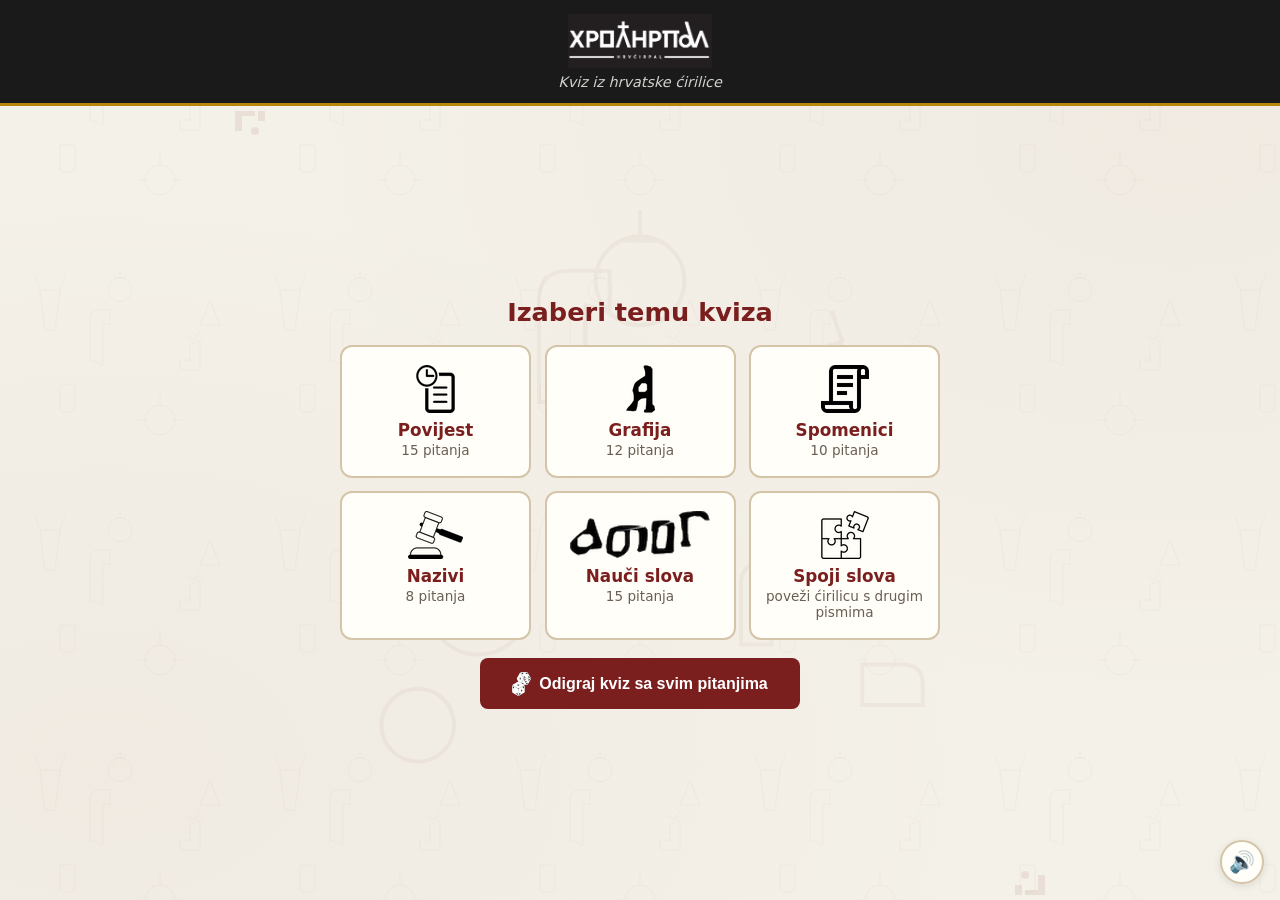
==== index.html @ b7e76322 "igre" ====
<!DOCTYPE html>
<html lang="hr">
<head>
<meta charset="UTF-8">
<meta name="viewport" content="width=device-width, initial-scale=1.0, user-scalable=no">
<title>Kviz iz hrvatske ćirilice</title>
<link rel="stylesheet" href="style.css">
</head>
<body>

<header>
  <img src="hrvcirpal-logo.jpg" alt="HRVĆIRPAL" class="header-logo">
  <h1></h1>
  <p>Kviz iz hrvatske ćirilice</p>
</header>

<div class="main-wrap">
<div class="container">

  <!-- START SCREEN -->
  <div id="startScreen" class="start-screen">
    <h2>Izaberi temu kviza</h2>
    <div class="topic-grid">
      <div class="topic-card" onclick="startQuiz('povijest')">
        <img src="ikone/povijest.png" alt="Povijest" class="icon-img"><span class="label">Povijest</span><span class="info">15 pitanja</span>
      </div>
      <div class="topic-card" onclick="startQuiz('abeceda')">
        <img src="ikone/grafija.png" alt="Abeceda" class="icon-img"><span class="label">Grafija</span><span class="info">12 pitanja</span>
      </div>
      <div class="topic-card" onclick="startQuiz('spomenici')">
        <img src="ikone/spomenici.png" alt="Spomenici" class="icon-img"><span class="label">Spomenici</span><span class="info">10 pitanja</span>
      </div>
      <div class="topic-card" onclick="startQuiz('nazivi')">
        <img src="ikone/naziv.png" alt="Nazivi" class="icon-img"><span class="label">Nazivi</span><span class="info">8 pitanja</span>
      </div>
      <div class="topic-card" onclick="startLetterQuiz()">
        <img src="ikone/nauci slova.png" alt="Nauči slova" class="icon-img"><span class="label">Nauči slova</span><span class="info">15 pitanja</span>
      </div>
      <div class="topic-card" onclick="startMatching()">
        <img src="ikone/spoji slova.png" alt="Spoji slova" class="icon-img"><span class="label">Spoji slova</span><span class="info">poveži ćirilicu s drugim pismima</span>
      </div>
    </div>
    <button class="mix-btn" onclick="startQuiz('mix')"><img src="ikone/kocka.png" alt="Kocka" class="mix-icon"> Odigraj kviz sa svim pitanjima</button>
  </div>

  <!-- QUIZ AREA -->
  <div id="quizArea" class="quiz-area hidden">
    <div class="top-bar">
      <span class="progress-text" id="progressText"></span>
      <span class="score-badge" id="scoreBadge"><img src="ikone/score-badge.png" alt="Score" class="score-img"><span class="score-num" id="scoreNum">0</span></span>
    </div>
    <div class="progress-bar-wrap"><div class="progress-bar" id="progressBar" style="width:0%"></div></div>
    <div id="questionCard" class="q-card"><div class="inner"></div></div>
    <div class="controls">
      <button class="next-btn" id="nextBtn" onclick="nextQuestion()">Sljedeće →</button>
      <button class="back-btn" onclick="backToStart()">← Natrag</button>
    </div>
  </div>

  <!-- MATCHING GAME -->
  <div id="matchingArea" class="quiz-area hidden">
    <div class="match-mode-bar" id="matchModeBar">
      <button class="match-mode-btn active" data-mode="lat" onclick="setMatchMode('lat')">A ↔ Ć</button>
      <button class="match-mode-btn" data-mode="gla" onclick="setMatchMode('gla')">Ⰰ ↔ Ć</button>
      <button class="match-mode-btn" data-mode="all" onclick="setMatchMode('all')">sve troje</button>
    </div>
    <div class="top-bar">
      <span class="progress-text" id="matchProgress"></span>
      <span class="score-badge" id="matchScore"><img src="ikone/score-badge.png" alt="Score" class="score-img"><span class="score-num" id="matchScoreNum">0</span></span>
    </div>
    <div class="match-grid" id="matchGrid"></div>
    <div class="controls">
      <button class="match-reset" onclick="startMatching()">🔄 Nova runda</button>
      <button class="back-btn" onclick="backToStart()">← Natrag</button>
    </div>
  </div>

  <!-- LETTER QUIZ -->
  <div id="letterQuizArea" class="quiz-area hidden">
    <div class="top-bar">
      <span class="progress-text" id="lqCounter"></span>
      <span class="score-badge" id="lqScore"><img src="ikone/score-badge.png" alt="Score" class="score-img"><span class="score-num" id="lqScoreNum">0</span></span>
    </div>
    <div class="letter-display-wrap">
      <div class="letter-big" id="letterBig"></div>
    </div>
    <div class="feedback-overlay" id="lqFeedback"></div>
    <div class="letter-options" id="lqOptions"></div>
    <div class="controls">
      <button class="next-btn" id="lqNextBtn" onclick="letterQuizNext()">Sljedeće →</button>
      <button class="back-btn" onclick="backToStart()">← Natrag</button>
    </div>
  </div>

  <!-- END SCREEN -->
  <div id="endScreen" class="end-screen"></div>

</div>
</div>

<!-- FEEDBACK MODAL -->
<div id="feedbackModal" class="modal-overlay hidden">
  <div class="modal-box" id="modalBox">
    <div class="modal-content" id="modalContent"></div>
    <button class="next-btn show" id="modalNextBtn" onclick="modalNext()">Sljedeće →</button>
  </div>
</div>

<button class="mute-btn" id="muteBtn" onclick="toggleMute()" title="Uključi/isključi zvuk">🔊</button>

<script src="script.js"></script>
</body>
</html>
---- style.css ----
:root {
  --bg: #f4f1e8; --card: #fffef9; --accent: #7b1e1e; --accent2: #2d5a3d;
  --gold: #b8860b; --text: #2c1810; --muted: #6b5e53; --border: #d4c5a9;
  --correct: #2d7a3d; --wrong: #a83232; --hover: #f0ebe0;
}
* { box-sizing: border-box; margin: 0; padding: 0; }
html, body { height: 100%; overflow: hidden; }
body {
  font-family: 'Segoe UI', system-ui, sans-serif; color: var(--text);
  display: flex; flex-direction: column;
  background-color: var(--bg);
  background-image:
    radial-gradient(ellipse at 8% 85%, rgba(123,30,30,.03) 0%, transparent 55%),
    radial-gradient(ellipse at 92% 15%, rgba(123,30,30,.03) 0%, transparent 55%),
    url("data:image/svg+xml,%3Csvg xmlns='http://www.w3.org/2000/svg' width='240' height='240'%3E%3Cg fill='none' stroke='%237b1e1e' stroke-width='.6' opacity='.06'%3E%3Cpath d='M40,50 L60,50 L55,90 L45,90 Z M40,50 L35,35 M60,50 L65,35'/%3E%3Ccircle cx='120' cy='50' r='12'/%3E%3Cline x1='115' y1='38' x2='125' y2='38'/%3E%3Cline x1='120' y1='38' x2='120' y2='30'/%3E%3Cpath d='M90,120 L90,80 Q90,70 100,70 L110,70 L110,85 L103,83 L103,125 L90,120 Z'/%3E%3Cpath d='M180,130 L200,130 L200,100 L190,105 L190,120 L180,120 Z M195,100 L185,95 M195,100 L200,90'/%3E%3Ccircle cx='160' cy='180' r='15'/%3E%3Cline x1='160' y1='165' x2='160' y2='150'/%3E%3Cline x1='148' y1='180' x2='138' y2='180'/%3E%3Cline x1='172' y1='180' x2='182' y2='180'/%3E%3Cpath d='M60,170 L60,145 L75,145 L75,170 Q67,175 60,170 Z'/%3E%3Cpath d='M210,60 L220,85 L200,85 Z'/%3E%3C/g%3E%3C/svg%3E");
  background-size: 100% 100%, 100% 100%, 240px 240px;
  background-position: 0 0, 0 0, 0 0;
  background-repeat: no-repeat, no-repeat, repeat;
}

/* ===== HEADER ===== */
header {
  flex-shrink: 0; background: #1a1a1a;
  color: #fffef9; text-align: center; padding: clamp(.6rem, 1.5vh, 1.2rem) 1rem;
  border-bottom: 3px solid var(--gold); position: relative;
}
header h1 { font-size: clamp(1.2rem, 3vw, 1.8rem); }
header p { opacity: .8; font-style: italic; font-size: clamp(.75rem, 1.3vw, .9rem); }
.header-logo { display: block; height: clamp(36px, 6vh, 60px); margin: 0 auto .4rem; }

/* ===== MAIN CONTAINER ===== */
.main-wrap { flex: 1; overflow-y: auto; display: flex; flex-direction: column; }
.container {
  flex: 1; display: flex; flex-direction: column;
  max-width: 820px; margin: 0 auto; width: 100%; padding: clamp(.8rem, 2vh, 1.8rem);
  position: relative;
}
.container::before, .container::after {
  content: ''; position: absolute; pointer-events: none; z-index: 0;
  width: 60px; height: 60px; opacity: .08;
  background: var(--accent);
  mask-size: contain; mask-repeat: no-repeat;
}
.container::before {
  top: 0; left: 0;
  mask-image: url("data:image/svg+xml,%3Csvg xmlns='http://www.w3.org/2000/svg' viewBox='0 0 60 60'%3E%3Cpath d='M5,5 L25,5 L25,10 L12,10 L12,25 L5,25 Z'/%3E%3Ccircle cx='25' cy='25' r='4'/%3E%3Cpath d='M28,5 L35,5 L35,15 L28,15 Z'/%3E%3C/svg%3E");
}
.container::after {
  bottom: 0; right: 0;
  mask-image: url("data:image/svg+xml,%3Csvg xmlns='http://www.w3.org/2000/svg' viewBox='0 0 60 60'%3E%3Cpath d='M55,55 L35,55 L35,50 L48,50 L48,35 L55,35 Z'/%3E%3Ccircle cx='35' cy='35' r='4'/%3E%3Cpath d='M32,55 L25,55 L25,45 L32,45 Z'/%3E%3C/svg%3E");
}

/* ===== START SCREEN ===== */
.start-screen { flex: 1; display: flex; flex-direction: column; justify-content: center; align-items: center; text-align: center; gap: clamp(.6rem, 2vh, 1.2rem); position: relative; }
.start-screen::before {
  content: ''; position: absolute; inset: 10% 10%; pointer-events: none; z-index: 0; opacity: .04;
  background: url("data:image/svg+xml,%3Csvg xmlns='http://www.w3.org/2000/svg' viewBox='0 0 300 300'%3E%3Cg fill='none' stroke='%237b1e1e' stroke-width='2'%3E%3Ccircle cx='150' cy='40' r='22'/%3E%3Cline x1='140' y1='20' x2='160' y2='20'/%3E%3Cline x1='150' y1='18' x2='150' y2='5'/%3E%3Cpath d='M100,100 L100,50 Q100,35 115,35 L135,35 L135,55 L123,52 L123,100 Z'/%3E%3Cpath d='M220,120 L250,130 L250,100 L240,105 L250,70 L220,80 Z M250,70 L245,55'/%3E%3Ccircle cx='70' cy='200' r='25'/%3E%3Cline x1='70' y1='175' x2='70' y2='155'/%3E%3Cpath d='M200,220 L200,190 Q200,180 210,180 L225,180 L225,200 L215,198 L215,220 Z'/%3E%3Cpath d='M260,250 L260,230 L280,230 Q290,230 290,240 L290,250 Z'/%3E%3Ccircle cx='40' cy='260' r='18'/%3E%3Cpath d='M140,185 L155,170 L140,155'/%3E%3Cpath d='M160,185 L145,170 L160,155'/%3E%3C/g%3E%3C/svg%3E") center/contain no-repeat;
}
.start-screen > * { position: relative; z-index: 1; }
.start-screen h2 { font-size: clamp(1.2rem, 2.5vw, 1.6rem); color: var(--accent); }
.start-screen p { color: var(--muted); font-size: clamp(.85rem, 1.4vw, 1rem); }
.topic-grid {
  display: grid; grid-template-columns: repeat(auto-fit, minmax(140px, 1fr));
  gap: clamp(.5rem, 1.5vh, 1rem); width: 100%; max-width: 600px;
}
.topic-card {
  background: var(--card); border: 2px solid var(--border); border-radius: 12px;
  padding: clamp(.8rem, 2vh, 1.3rem) clamp(.5rem, 1vw, .9rem);
  cursor: pointer; transition: .15s; text-align: center; user-select: none;
}
.topic-card:active { transform: scale(.96); }
@media (hover: hover) {
  .topic-card:hover { border-color: var(--gold); transform: translateY(-2px); box-shadow: 0 4px 12px rgba(0,0,0,.08); }
}
.topic-card .icon-img { height: 48px; width: auto; display: block; margin: 0 auto .4rem; object-fit: contain; }
.topic-card .label { font-weight: 700; font-size: clamp(.9rem, 1.5vw, 1.05rem); color: var(--accent); margin-top: .3rem; display: block; }
.topic-card .info { font-size: clamp(.75rem, 1.1vw, .85rem); color: var(--muted); margin-top: .15rem; display: block; }

.mix-btn {
  background: var(--accent); color: #fff; padding: clamp(.6rem, 1.5vh, .85rem) clamp(1.2rem, 3vw, 2rem);
  border: none; border-radius: 8px; cursor: pointer; font-weight: 700;
  font-size: clamp(.9rem, 1.6vw, 1rem); transition: .15s; user-select: none;
  display: inline-flex; align-items: center; gap: .5rem; justify-content: center;
}
.mix-icon { height: 24px; width: auto; display: inline-block; }
.mix-btn:active { transform: scale(.96); }
@media (hover: hover) { .mix-btn:hover { background: #5c1515; } }

/* ===== QUIZ AREA ===== */
.quiz-area { flex: 1; display: flex; flex-direction: column; }
.quiz-area.hidden { display: none; }

.top-bar {
  flex-shrink: 0; display: flex; justify-content: space-between; align-items: center;
  padding: clamp(.2rem, .8vh, .5rem) 0; flex-wrap: wrap; gap: .3rem;
}
.progress-text { color: var(--muted); font-size: 1rem; font-weight: 600; }
.score-badge { display: inline-flex; align-items: center; gap: .3rem; }
.score-img { height: 28px; width: auto; display: block; }
.score-num {
  color: var(--accent2); font-weight: 800; font-size: 1.1rem;
}
.progress-bar-wrap { flex-shrink: 0; height: 5px; background: var(--border); border-radius: 3px; width: 100%; }
.progress-bar { height: 100%; background: var(--accent); border-radius: 3px; transition: width .3s; }

/* Question card */
.q-card {
  flex: 1; display: flex; flex-direction: column; justify-content: center;
  background: var(--card); border: 2px solid var(--border); border-radius: 14px;
  padding: 2rem 2rem; margin: .5rem 0; transition: .2s;
  box-shadow: 0 2px 8px rgba(0,0,0,.05);
  min-height: 0; position: relative; overflow: hidden;
}
/* Manuscript backgrounds — public domain (Wikimedia Commons) */
.q-card::after {
  content: ''; position: absolute; inset: 0; z-index: 0; pointer-events: none;
  opacity: .1;
  background: center/cover no-repeat;
}
.q-card.topic-povijest::after  { background-image: url("povelja-kulina-bana.jpg"); }
.q-card.topic-abeceda::after   { background-image: url("humacka-ploca.jpg"); }
.q-card.topic-spomenici::after { background-image: url("bosancica-abeceda.png"); }
.q-card.topic-nazivi::after    { background-image: url("hvalov-zbornik.jpg"); }

.q-card::before {
  content: ''; position: absolute; top: 0; left: 10%; right: 10%; height: 3px;
  background: linear-gradient(90deg,
    transparent, var(--gold) 15%, var(--gold) 25%,
    var(--accent) 35%, var(--accent) 45%,
    transparent 50%,
    var(--accent) 55%, var(--accent) 65%,
    var(--gold) 75%, var(--gold) 85%,
    transparent);
  border-radius: 0 0 2px 2px; opacity: .5;
}
.q-card .inner {
  overflow-y: auto; flex: 1; min-height: 0;
  display: flex; flex-direction: column; justify-content: center;
  max-width: 620px; margin: 0 auto; width: 100%;
  position: relative; z-index: 1;
}
.q-card.correct-flash { border-color: var(--correct) !important; }
.q-card.wrong-flash { border-color: var(--wrong) !important; }
.q-num { color: var(--accent); font-weight: 700; font-size: .9rem; margin-bottom: .6rem; text-align: center; }
.q-num-icon { height: 20px; width: auto; vertical-align: middle; margin-right: .3rem; }
.q-text {
  font-size: 1.35rem; font-weight: 600; line-height: 1.5; margin-bottom: 1.8rem;
  text-align: center; letter-spacing: .01em; font-family: 'Cirilica', serif;
}
.q-text em { background: #fff3cd; padding: 0 .2rem; border-radius: 3px; }

/* Options */
.opts { display: flex; flex-direction: column; gap: .7rem; }
.opt {
  padding: 1rem 1.3rem; border: 2px solid var(--border); border-radius: 10px;
  cursor: pointer; transition: .1s; background: var(--card);
  display: flex; gap: .7rem; align-items: center; font-size: 1.1rem;
  user-select: none; text-align: left;
}
.opt:active { transform: scale(.98); }
@media (hover: hover) { .opt:hover { background: var(--hover); } }
.opt.correct { border-color: var(--correct) !important; background: #e8f5e8 !important; }
.opt.wrong { border-color: var(--wrong) !important; background: #fde8e8 !important; }
.opt.picked { border-color: var(--accent); background: #fdf5f0; }
.opt .letter { font-weight: 700; min-width: 20px; text-align: center; flex-shrink: 0; }

/* Feedback */
.feedback {
  margin-top: 1rem; padding: .9rem 1.2rem;
  border-radius: 8px; font-weight: 600; font-size: 1rem;
  display: none; line-height: 1.5; max-height: 40vh; overflow-y: auto;
}
.feedback.show { display: block; }
.feedback.correct { background: #e8f5e8; color: #1a5c1a; border: 1px solid #a3d9a3; }
.feedback.wrong { background: #fde8e8; color: #7a1a1a; border: 1px solid #f0aaaa; }
.feedback .explanation { font-weight: 400; display: block; margin-top: .4rem; color: var(--text); font-size: .95rem; }

/* Space between feedback and next button */
#nextBtnSingle, #nextBtn {
  margin-top: 1.2rem;
}

/* Controls */
.controls { flex-shrink: 0; text-align: center; padding-bottom: clamp(.2rem, .5vh, .5rem); }
.next-btn {
  display: none; background: var(--accent); color: #fff; border: none;
  padding: .8rem 2.2rem;
  border-radius: 8px; cursor: pointer; font-weight: 700;
  font-size: 1.05rem; transition: .15s; user-select: none;
}
.next-btn.show { display: inline-block; }
.next-btn:active { transform: scale(.96); }
@media (hover: hover) { .next-btn:hover { background: #5c1515; } }

.back-btn {
  background: var(--border); border: none; color: var(--text); padding: clamp(.4rem, 1vh, .55rem) clamp(.8rem, 2vw, 1.2rem);
  border-radius: 6px; cursor: pointer; font-weight: 600; font-size: clamp(.7rem, 1.2vw, .82rem);
  transition: .15s; margin-left: .4rem; user-select: none;
}
.back-btn:active { transform: scale(.96); }
@media (hover: hover) { .back-btn:hover { background: #c4b595; } }

/* ===== END SCREEN ===== */
.end-screen { flex: 1; display: none; flex-direction: column; justify-content: center; align-items: center; text-align: center; gap: clamp(.3rem, 1vh, .8rem); position: relative; }
.end-screen::before {
  content: ''; position: absolute; inset: 10% 10%; pointer-events: none; z-index: 0; opacity: .035;
  background: url("data:image/svg+xml,%3Csvg xmlns='http://www.w3.org/2000/svg' viewBox='0 0 300 300'%3E%3Cg fill='none' stroke='%232d5a3d' stroke-width='2'%3E%3Ccircle cx='150' cy='150' r='80'/%3E%3Ccircle cx='150' cy='150' r='60'/%3E%3Ccircle cx='150' cy='150' r='40'/%3E%3Cline x1='150' y1='50' x2='150' y2='15'/%3E%3Cline x1='150' y1='250' x2='150' y2='285'/%3E%3Cline x1='50' y1='150' x2='15' y2='150'/%3E%3Cline x1='250' y1='150' x2='285' y2='150'/%3E%3Ccircle cx='60' cy='60' r='12'/%3E%3Ccircle cx='240' cy='60' r='12'/%3E%3Ccircle cx='240' cy='240' r='12'/%3E%3Ccircle cx='60' cy='240' r='12'/%3E%3C/g%3E%3C/svg%3E") center/contain no-repeat;
}
.end-screen > * { position: relative; z-index: 1; }
.end-screen.show { display: flex; }
.big-score { font-size: clamp(2.5rem, 10vw, 5rem); font-weight: 800; }
.big-score.good { color: var(--correct); }
.big-score.ok { color: var(--gold); }
.big-score.poor { color: var(--wrong); }
.end-pct { font-size: clamp(1rem, 3vw, 1.4rem); font-weight: 700; }
.end-msg { font-size: clamp(.85rem, 1.5vw, 1.1rem); max-width: 500px; }

/* ===== MUTE BUTTON ===== */
.mute-btn {
  position: fixed; bottom: 1rem; right: 1rem; z-index: 99;
  width: 44px; height: 44px; border-radius: 50%; border: 2px solid var(--border);
  background: var(--card); cursor: pointer; font-size: 1.3rem;
  display: flex; align-items: center; justify-content: center;
  box-shadow: 0 2px 8px rgba(0,0,0,.1); transition: .15s; user-select: none;
}
.mute-btn:active { transform: scale(.9); }

/* ===== CUSTOM CYRILLIC FONT ===== */
@font-face {
  font-family: 'Cirilica';
  src: url('cirilica.ttf') format('truetype');
  unicode-range: U+0400-047F, U+0480-04FF;
}
.cyr-font { font-family: 'Cirilica', serif; }

/* Global: use Cirilica for all text — only Cyrillic codepoints via unicode-range */
body, .q-text, .q-num, .opt, .feedback, .match-tile, .drag-tile, .drag-group {
  font-family: 'Cirilica', 'Segoe UI', system-ui, sans-serif;
}
@font-face {
  font-family: 'FSGLA';
  src: url('fsgla.ttf') format('truetype');
}
.gla-font { font-family: 'FSGLA', sans-serif; }

/* ===== FEEDBACK MODAL ===== */
.modal-overlay {
  position: fixed; inset: 0; z-index: 100;
  background: rgba(0,0,0,.55);
  display: flex; align-items: center; justify-content: center;
  padding: 1rem;
}
.modal-overlay.hidden { display: none; }
.modal-box {
  background: var(--card); border-radius: 14px; border: 2px solid var(--border);
  max-width: 560px; width: 100%; max-height: 88vh; overflow-y: auto;
  padding: 1.6rem 1.8rem; text-align: center;
  box-shadow: 0 10px 40px rgba(0,0,0,.3);
}
.modal-content { font-size: 1.15rem; line-height: 1.55; }
.modal-content .explanation { display: block; margin-top: .6rem; color: var(--text); font-size: 1.02rem; font-weight: 400; }
.modal-content.correct { color: var(--correct); }
.modal-content.wrong { color: var(--wrong); }
.modal-box .next-btn { margin-top: 1.2rem; font-size: 1.1rem; padding: .9rem 2.4rem; }
.q-img-wrap { margin-top: .9rem; text-align: center; }
.q-img { max-width: 100%; max-height: 300px; border-radius: 8px; border: 1px solid var(--border); }
.q-img-cap { font-size: .85rem; color: var(--muted); margin-top: .35rem; font-style: italic; }

/* ===== LETTER QUIZ ===== */
.letter-display-wrap {
  flex: 1; display: flex; align-items: center; justify-content: center;
  background: var(--card); border: 2px solid var(--border); border-radius: 16px;
  margin: .5rem 0; min-height: 0;
}
.letter-big {
  font-family: 'Cirilica', serif; font-size: clamp(5rem, 15vw, 12rem);
  font-weight: 400; color: var(--accent); line-height: 1; user-select: none;
  letter-spacing: .1em;
}
.feedback-overlay {
  flex-shrink: 0; text-align: center; padding: .3rem;
  font-weight: 700; font-size: 1rem; min-height: 2rem;
}
.feedback-overlay.correct { color: var(--correct); }
.feedback-overlay.wrong { color: var(--wrong); }
.letter-options {
  flex-shrink: 0; display: grid; grid-template-columns: 1fr 1fr; gap: .5rem;
  padding: .3rem 0 .8rem;
}
.lq-opt {
  padding: .8rem; border: 2px solid var(--border); border-radius: 12px;
  background: var(--card); cursor: pointer; font-weight: 600; font-size: 1.1rem;
  transition: .1s; text-align: center; user-select: none;
}
.lq-opt:hover { border-color: var(--gold); }
.lq-opt:active { transform: scale(.97); }
.lq-opt.correct { border-color: var(--correct); background: #e8f5e8; color: var(--correct); }
.lq-opt.wrong { border-color: var(--wrong); background: #fde8e8; color: var(--wrong); }
.lq-opt.disabled { pointer-events: none; opacity: .8; }

@media (max-width: 480px) {
  .letter-options { gap: .4rem; }
  .lq-opt { padding: .7rem; font-size: 1rem; }
}

.match-mode-bar {
  flex-shrink: 0; display: flex; gap: .4rem; justify-content: center; padding: .3rem 0 .6rem;
}
.match-mode-btn {
  padding: .4rem 1rem; border: 2px solid var(--border); border-radius: 20px;
  background: var(--card); cursor: pointer; font-weight: 600; font-size: .82rem;
  transition: .15s; user-select: none;
}
.match-mode-btn.active { background: var(--accent); color: #fff; border-color: var(--accent); }
.match-mode-btn:hover:not(.active) { border-color: var(--gold); }

/* Drag-drop mode */
.match-grid.drag-mode {
  grid-template-columns: 1fr;
  grid-template-rows: auto 1fr;
  gap: .8rem;
}
.drag-targets {
  display: flex; flex-wrap: wrap; gap: .5rem; justify-content: center;
  padding: .6rem; background: #fdf5f0; border-radius: 10px; border: 2px dashed var(--border);
}
.drag-group {
  display: flex; align-items: center; gap: .35rem; padding: .4rem .6rem;
  border: 2px solid var(--border); border-radius: 10px; background: var(--card);
  transition: .15s; min-width: 70px; justify-content: center;
}
.drag-group.over { border-color: var(--gold); background: #fef9e7; box-shadow: 0 0 0 3px var(--gold); }
.drag-group.matched-group { border-color: var(--correct); background: #e8f5e8; }
.drag-group .dg-lat { font-size: 1.2rem; font-weight: 700; color: var(--accent2); }
.drag-group .dg-cyr { font-size: 1.2rem; font-weight: 700; color: var(--accent); font-family: 'Cirilica', serif; }
.drag-group .dg-gla { font-size: 1.2rem; font-weight: 700; color: #6b3fa0; font-family: 'FSGLA', sans-serif; }
.drag-group span + span::before { content: '·'; margin: 0 .2rem; color: var(--muted); font-weight: 400; }
.drag-source-area {
  display: flex; flex-wrap: wrap; gap: .5rem; justify-content: center; align-content: start;
}
.drag-tile {
  padding: .5rem .7rem; border: 2px solid var(--border); border-radius: 10px;
  background: var(--card); cursor: grab; text-align: center; font-size: 1.4rem;
  font-weight: 700; color: var(--accent); transition: .1s; user-select: none;
  font-family: 'Cirilica', serif;
}
.drag-tile:active { cursor: grabbing; }
.drag-tile.dragging { opacity: .4; transform: scale(.9); }
.drag-tile.gla { color: #6b3fa0; font-family: 'FSGLA', sans-serif; }
.drag-tile.matched { display: none; }
.drag-tile.wrong-flash { border-color: var(--wrong) !important; background: #fde8e8 !important; }

.match-grid {
  flex: 1; display: grid;
  grid-template-columns: 1fr 1fr;
  gap: 1rem; align-content: start; padding: .5rem 0;
}
.match-col {
  display: flex; flex-direction: column; gap: .5rem;
}
.match-col-header {
  text-align: center; font-weight: 700; font-size: .85rem; padding: .3rem;
  color: var(--accent); border-bottom: 2px solid var(--border);
  margin-bottom: .3rem; text-transform: uppercase; letter-spacing: .1em;
}
.match-tile {
  background: var(--card); border: 2px solid var(--border); border-radius: 12px;
  padding: .65rem .5rem; cursor: pointer; text-align: center;
  transition: .15s; user-select: none; min-height: 52px;
  display: flex; align-items: center; justify-content: center;
}
.match-tile:active { transform: scale(.95); }
@media (hover: hover) { .match-tile:hover { border-color: var(--gold); } }
.match-tile.selected { border-color: var(--accent); background: #fdf5f0; box-shadow: 0 0 0 2px var(--accent); }
.match-tile.matched {
  border-color: var(--correct) !important; background: #e8f5e8 !important;
  opacity: .4; pointer-events: none; cursor: default;
}
.match-tile.wrong-flash { border-color: var(--wrong) !important; background: #fde8e8 !important; }
.match-tile .cyr { font-size: 1.5rem; font-weight: 700; color: var(--accent); line-height: 1; font-family: 'Cirilica', serif; }
.match-tile .lat { font-size: 1.3rem; font-weight: 700; color: var(--accent2); line-height: 1; }
.match-reset {
  background: var(--border); border: none; color: var(--text);
  padding: .5rem 1.2rem; border-radius: 6px; cursor: pointer;
  font-weight: 600; font-size: .85rem; transition: .15s; margin-top: .5rem;
}
.match-reset:hover { background: #c4b595; }

@media (max-width: 480px) {
  .topic-grid { grid-template-columns: repeat(2, 1fr); }
  .q-card { padding: 1.2rem 1rem; border-radius: 10px; }
  .q-text { font-size: 1.15rem; margin-bottom: 1.2rem; }
  .opt { padding: .85rem 1rem; font-size: 1rem; border-radius: 8px; }
  .feedback { font-size: .9rem; }
  .feedback .explanation { font-size: .85rem; }
  .match-grid { gap: .4rem; }
  .match-tile { padding: .5rem .3rem; min-height: 44px; border-radius: 10px; }
  .match-tile .cyr { font-size: 1.2rem; }
  .match-tile .lat { font-size: 1rem; }
  .match-col-header { font-size: .7rem; }
}
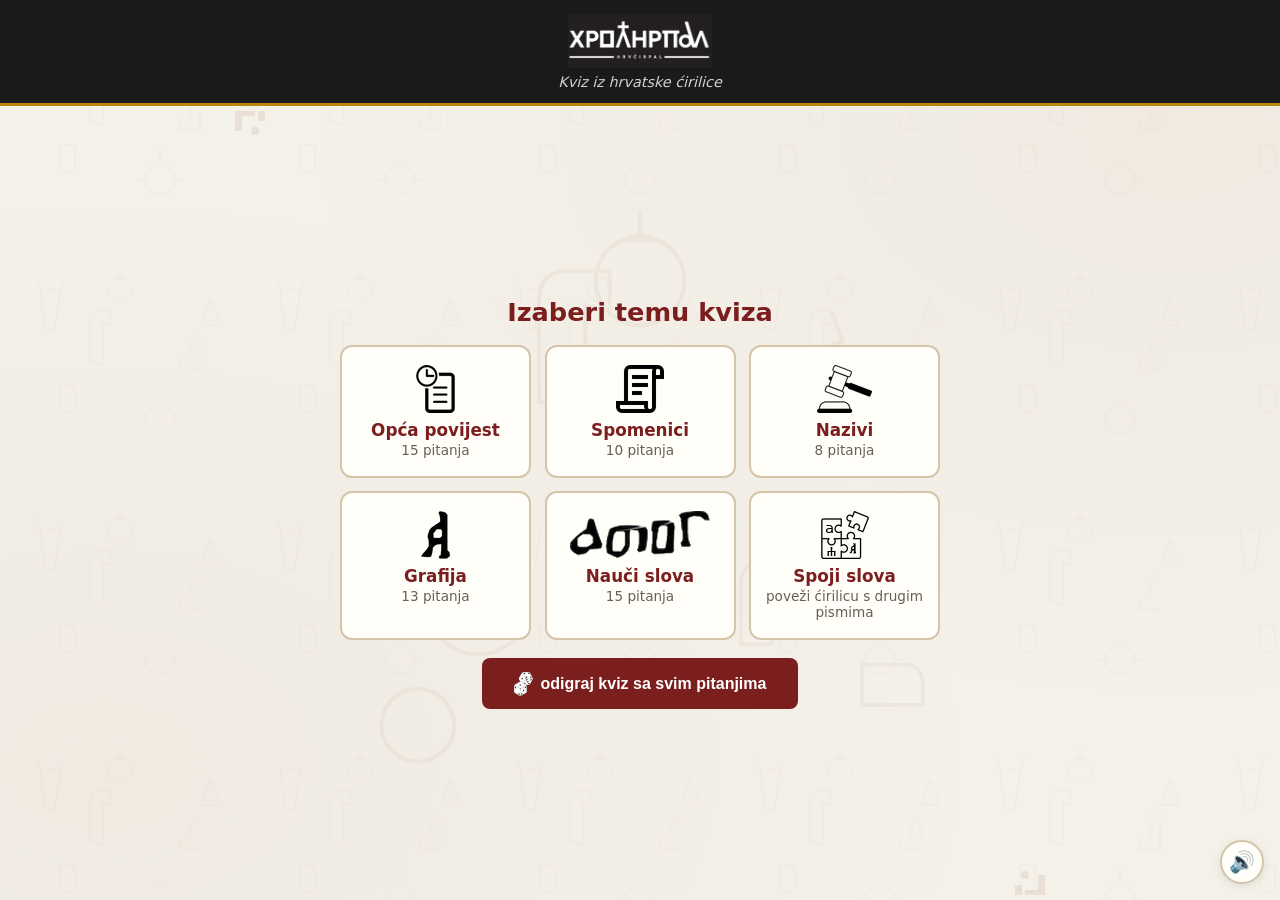
==== commit 0b8fb7b4: "slike" ====
--- a/index.html
+++ b/index.html
@@ -22,16 +22,16 @@
     <h2>Izaberi temu kviza</h2>
     <div class="topic-grid">
       <div class="topic-card" onclick="startQuiz('povijest')">
-        <img src="ikone/povijest.png" alt="Povijest" class="icon-img"><span class="label">Povijest</span><span class="info">15 pitanja</span>
-      </div>
-      <div class="topic-card" onclick="startQuiz('abeceda')">
-        <img src="ikone/grafija.png" alt="Abeceda" class="icon-img"><span class="label">Grafija</span><span class="info">12 pitanja</span>
+        <img src="ikone/povijest.png" alt="Povijest" class="icon-img"><span class="label">Opća povijest</span><span class="info">15 pitanja</span>
       </div>
       <div class="topic-card" onclick="startQuiz('spomenici')">
         <img src="ikone/spomenici.png" alt="Spomenici" class="icon-img"><span class="label">Spomenici</span><span class="info">10 pitanja</span>
       </div>
       <div class="topic-card" onclick="startQuiz('nazivi')">
         <img src="ikone/naziv.png" alt="Nazivi" class="icon-img"><span class="label">Nazivi</span><span class="info">8 pitanja</span>
+      </div>
+      <div class="topic-card" onclick="startQuiz('abeceda')">
+        <img src="ikone/grafija.png" alt="Abeceda" class="icon-img"><span class="label">Grafija</span><span class="info">13 pitanja</span>
       </div>
       <div class="topic-card" onclick="startLetterQuiz()">
         <img src="ikone/nauci slova.png" alt="Nauči slova" class="icon-img"><span class="label">Nauči slova</span><span class="info">15 pitanja</span>
@@ -40,7 +40,7 @@
         <img src="ikone/spoji slova.png" alt="Spoji slova" class="icon-img"><span class="label">Spoji slova</span><span class="info">poveži ćirilicu s drugim pismima</span>
       </div>
     </div>
-    <button class="mix-btn" onclick="startQuiz('mix')"><img src="ikone/kocka.png" alt="Kocka" class="mix-icon"> Odigraj kviz sa svim pitanjima</button>
+    <button class="mix-btn" onclick="startQuiz('mix')"><img src="ikone/kocka.png" alt="Kocka" class="mix-icon"> odigraj kviz sa svim pitanjima</button>
   </div>
 
   <!-- QUIZ AREA -->
@@ -52,8 +52,7 @@
     <div class="progress-bar-wrap"><div class="progress-bar" id="progressBar" style="width:0%"></div></div>
     <div id="questionCard" class="q-card"><div class="inner"></div></div>
     <div class="controls">
-      <button class="next-btn" id="nextBtn" onclick="nextQuestion()">Sljedeće →</button>
-      <button class="back-btn" onclick="backToStart()">← Natrag</button>
+      <button class="back-btn" onclick="backToStart()">← natrag</button>
     </div>
   </div>
 
@@ -71,7 +70,7 @@
     <div class="match-grid" id="matchGrid"></div>
     <div class="controls">
       <button class="match-reset" onclick="startMatching()">🔄 Nova runda</button>
-      <button class="back-btn" onclick="backToStart()">← Natrag</button>
+      <button class="back-btn" onclick="backToStart()">← natrag</button>
     </div>
   </div>
 
@@ -88,7 +87,7 @@
     <div class="letter-options" id="lqOptions"></div>
     <div class="controls">
       <button class="next-btn" id="lqNextBtn" onclick="letterQuizNext()">Sljedeće →</button>
-      <button class="back-btn" onclick="backToStart()">← Natrag</button>
+      <button class="back-btn" onclick="backToStart()">← natrag</button>
     </div>
   </div>
 
@@ -102,8 +101,18 @@
 <div id="feedbackModal" class="modal-overlay hidden">
   <div class="modal-box" id="modalBox">
     <div class="modal-content" id="modalContent"></div>
-    <button class="next-btn show" id="modalNextBtn" onclick="modalNext()">Sljedeće →</button>
+    <button class="next-btn show" id="modalNextBtn" onclick="modalNext()">sljedeće →</button>
   </div>
+</div>
+
+<!-- LIGHTBOX -->
+<div id="lightbox" class="lightbox hidden" onclick="closeLightbox()">
+  <div class="lightbox-stage" id="lightboxStage">
+    <img id="lightboxImg" src="" alt="Uvećana slika" draggable="false">
+    <div class="lightbox-zoom-hint" id="lightboxHint">klik za povećanje · dvoklik za izlaz · kotačić/pinch za zoom</div>
+  </div>
+  <div class="lightbox-cap" id="lightboxCap" onclick="event.stopPropagation()"></div>
+  <button class="lightbox-close" onclick="event.stopPropagation(); closeLightbox()">✕</button>
 </div>
 
 <button class="mute-btn" id="muteBtn" onclick="toggleMute()" title="Uključi/isključi zvuk">🔊</button>
--- a/style.css
+++ b/style.css
@@ -249,19 +249,79 @@
   background: rgba(0,0,0,.55);
   display: flex; align-items: center; justify-content: center;
   padding: 1rem;
+  animation: overlayIn .25s ease-out;
+}
+@keyframes overlayIn {
+  from { opacity: 0; }
+  to { opacity: 1; }
 }
 .modal-overlay.hidden { display: none; }
+.modal-overlay.closing { animation: overlayOut .25s ease-in forwards; }
+@keyframes overlayOut {
+  from { opacity: 1; }
+  to { opacity: 0; }
+}
+.modal-overlay.closing .modal-box { animation: modalOut .25s ease-in forwards; }
+@keyframes modalOut {
+  from { opacity: 1; transform: translateY(0) scale(1); }
+  to { opacity: 0; transform: translateY(20px) scale(.95); }
+}
 .modal-box {
   background: var(--card); border-radius: 14px; border: 2px solid var(--border);
   max-width: 560px; width: 100%; max-height: 88vh; overflow-y: auto;
   padding: 1.6rem 1.8rem; text-align: center;
   box-shadow: 0 10px 40px rgba(0,0,0,.3);
+  animation: modalIn .3s ease-out;
+}
+@keyframes modalIn {
+  from { opacity: 0; transform: translateY(30px) scale(.95); }
+  to { opacity: 1; transform: translateY(0) scale(1); }
 }
 .modal-content { font-size: 1.15rem; line-height: 1.55; }
 .modal-content .explanation { display: block; margin-top: .6rem; color: var(--text); font-size: 1.02rem; font-weight: 400; }
 .modal-content.correct { color: var(--correct); }
 .modal-content.wrong { color: var(--wrong); }
 .modal-box .next-btn { margin-top: 1.2rem; font-size: 1.1rem; padding: .9rem 2.4rem; }
+
+/* ===== LIGHTBOX ===== */
+.lightbox {
+  position: fixed; inset: 0; z-index: 999;
+  background: rgba(0,0,0,.9);
+  display: flex; flex-direction: column; align-items: center; justify-content: center;
+  padding: 1.5rem; cursor: default;
+}
+.lightbox.hidden { display: none; }
+.lightbox-stage {
+  position: relative; overflow: hidden;
+  max-width: 92vw; max-height: 82vh;
+  display: flex; align-items: center; justify-content: center;
+  cursor: zoom-in; touch-action: none;
+}
+.lightbox-stage img {
+  max-width: 92vw; max-height: 82vh; width: auto; height: auto;
+  object-fit: contain; display: block;
+  border-radius: 8px; box-shadow: 0 5px 30px rgba(0,0,0,.5);
+  transition: transform .15s ease-out;
+  transform-origin: center center;
+  user-select: none; -webkit-user-drag: none;
+}
+.lightbox-stage.zoomed { cursor: grab; }
+.lightbox-stage.zoomed img { max-width: none; max-height: none; }
+.lightbox-stage.zoomed.dragging { cursor: grabbing; }
+.lightbox-zoom-hint {
+  position: absolute; bottom: 8px; left: 50%; transform: translateX(-50%);
+  background: rgba(0,0,0,.6); color: #fff; font-size: .75rem;
+  padding: .25rem .6rem; border-radius: 12px; pointer-events: none;
+  opacity: .8; white-space: nowrap;
+}
+.lightbox-cap { color: #ddd; margin-top: .8rem; font-size: .95rem; text-align: center; max-width: 80vw; }
+.lightbox-close {
+  position: absolute; top: 1rem; right: 1rem;
+  width: 44px; height: 44px; border-radius: 50%; border: none;
+  background: rgba(255,255,255,.2); color: #fff; font-size: 1.3rem;
+  cursor: pointer; display: flex; align-items: center; justify-content: center;
+}
+.lightbox-close:hover { background: rgba(255,255,255,.35); }
 .q-img-wrap { margin-top: .9rem; text-align: center; }
 .q-img { max-width: 100%; max-height: 300px; border-radius: 8px; border: 1px solid var(--border); }
 .q-img-cap { font-size: .85rem; color: var(--muted); margin-top: .35rem; font-style: italic; }
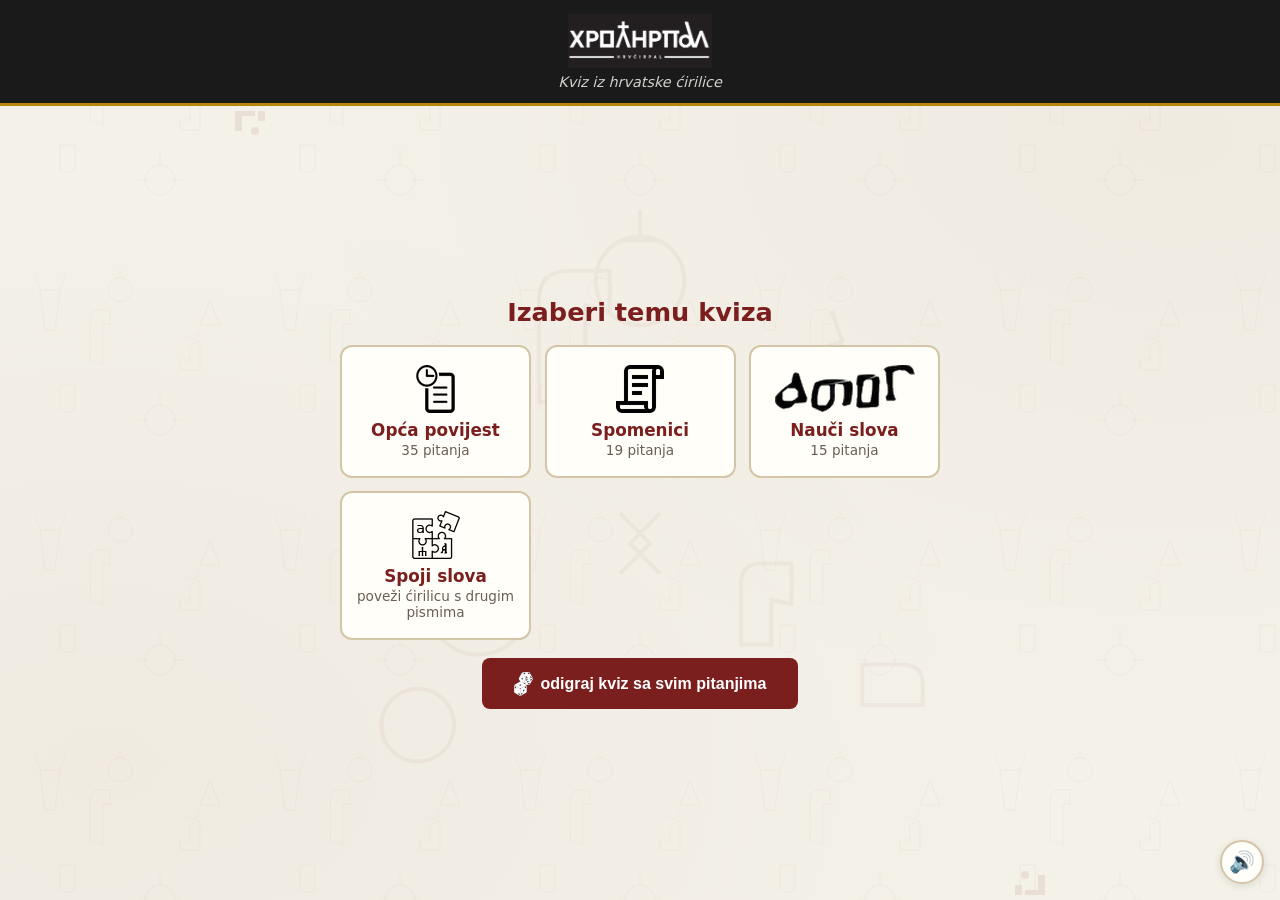
==== commit 4f7dfc24: "updejt igre" ====
--- a/index.html
+++ b/index.html
@@ -22,16 +22,10 @@
     <h2>Izaberi temu kviza</h2>
     <div class="topic-grid">
       <div class="topic-card" onclick="startQuiz('povijest')">
-        <img src="ikone/povijest.png" alt="Povijest" class="icon-img"><span class="label">Opća povijest</span><span class="info">15 pitanja</span>
+        <img src="ikone/povijest.png" alt="Povijest" class="icon-img"><span class="label">Opća povijest</span><span class="info">35 pitanja</span>
       </div>
       <div class="topic-card" onclick="startQuiz('spomenici')">
-        <img src="ikone/spomenici.png" alt="Spomenici" class="icon-img"><span class="label">Spomenici</span><span class="info">10 pitanja</span>
-      </div>
-      <div class="topic-card" onclick="startQuiz('nazivi')">
-        <img src="ikone/naziv.png" alt="Nazivi" class="icon-img"><span class="label">Nazivi</span><span class="info">8 pitanja</span>
-      </div>
-      <div class="topic-card" onclick="startQuiz('abeceda')">
-        <img src="ikone/grafija.png" alt="Abeceda" class="icon-img"><span class="label">Grafija</span><span class="info">13 pitanja</span>
+        <img src="ikone/spomenici.png" alt="Spomenici" class="icon-img"><span class="label">Spomenici</span><span class="info">19 pitanja</span>
       </div>
       <div class="topic-card" onclick="startLetterQuiz()">
         <img src="ikone/nauci slova.png" alt="Nauči slova" class="icon-img"><span class="label">Nauči slova</span><span class="info">15 pitanja</span>
--- a/style.css
+++ b/style.css
@@ -283,6 +283,28 @@
 .modal-content.wrong { color: var(--wrong); }
 .modal-box .next-btn { margin-top: 1.2rem; font-size: 1.1rem; padding: .9rem 2.4rem; }
 
+/* ===== LETTER COMPARISON TABLE ===== */
+.lq-table-wrap { margin-top: 1rem; overflow-x: auto; }
+.lq-table {
+  width: 100%; border-collapse: collapse; margin: 0 auto;
+  font-size: 1.1rem;
+}
+.lq-table th {
+  background: var(--accent); color: #fff; padding: .5rem .6rem;
+  font-size: .85rem; text-transform: uppercase; letter-spacing: .05em;
+}
+.lq-table td {
+  padding: .7rem .6rem; border: 1px solid var(--border); text-align: center;
+  font-size: 1.6rem; background: var(--card);
+}
+.lq-table th:first-child { border-radius: 8px 0 0 0; }
+.lq-table th:last-child { border-radius: 0 8px 0 0; }
+.lq-cell-cyr { font-family: 'Cirilica', serif; color: var(--accent); }
+.lq-cell-lat { color: var(--accent2); font-size: 1.3rem !important; }
+.lq-cell-gla { font-family: 'FSGLA', sans-serif; color: #6b3fa0; }
+.lq-cell-mod { color: #7d6608; font-family: 'Segoe UI', system-ui, sans-serif; }
+.lq-cell-gr { color: #1a5276; }
+
 /* ===== LIGHTBOX ===== */
 .lightbox {
   position: fixed; inset: 0; z-index: 999;
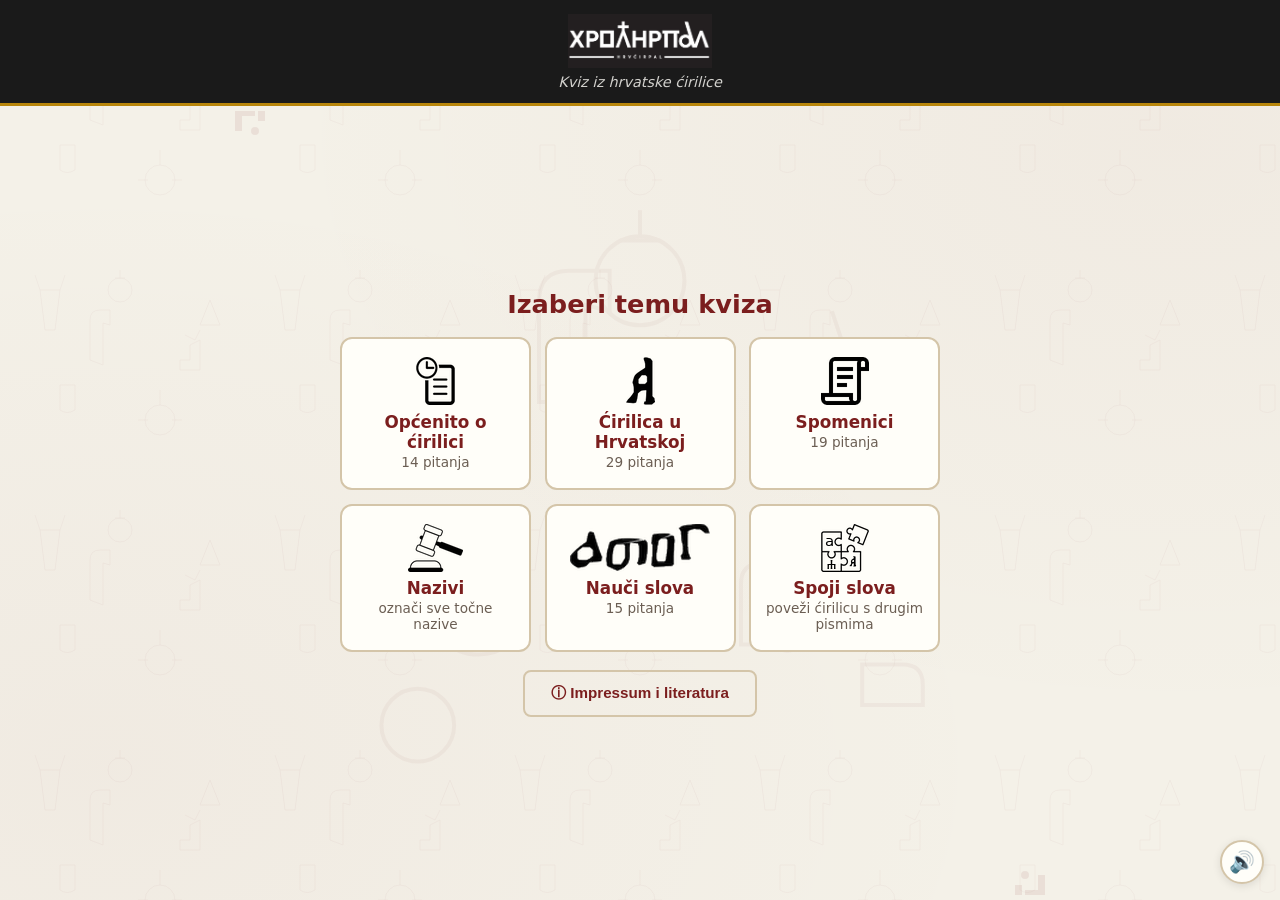
==== commit 52c24f7f: "dobar updejt" ====
--- a/index.html
+++ b/index.html
@@ -21,11 +21,17 @@
   <div id="startScreen" class="start-screen">
     <h2>Izaberi temu kviza</h2>
     <div class="topic-grid">
+      <div class="topic-card" onclick="startQuiz('opcenito')">
+        <img src="ikone/povijest.png" alt="Općenito o ćirilici" class="icon-img"><span class="label">Općenito o ćirilici</span><span class="info">14 pitanja</span>
+      </div>
       <div class="topic-card" onclick="startQuiz('povijest')">
-        <img src="ikone/povijest.png" alt="Povijest" class="icon-img"><span class="label">Opća povijest</span><span class="info">35 pitanja</span>
+        <img src="ikone/grafija.png" alt="Ćirilica u Hrvatskoj" class="icon-img"><span class="label">Ćirilica u Hrvatskoj</span><span class="info">29 pitanja</span>
       </div>
       <div class="topic-card" onclick="startQuiz('spomenici')">
         <img src="ikone/spomenici.png" alt="Spomenici" class="icon-img"><span class="label">Spomenici</span><span class="info">19 pitanja</span>
+      </div>
+      <div class="topic-card" onclick="startNames()">
+        <img src="ikone/naziv.png" alt="Nazivi" class="icon-img"><span class="label">Nazivi</span><span class="info">označi sve točne nazive</span>
       </div>
       <div class="topic-card" onclick="startLetterQuiz()">
         <img src="ikone/nauci slova.png" alt="Nauči slova" class="icon-img"><span class="label">Nauči slova</span><span class="info">15 pitanja</span>
@@ -34,7 +40,7 @@
         <img src="ikone/spoji slova.png" alt="Spoji slova" class="icon-img"><span class="label">Spoji slova</span><span class="info">poveži ćirilicu s drugim pismima</span>
       </div>
     </div>
-    <button class="mix-btn" onclick="startQuiz('mix')"><img src="ikone/kocka.png" alt="Kocka" class="mix-icon"> odigraj kviz sa svim pitanjima</button>
+    <button class="impressum-btn" onclick="openImpressum()">ⓘ Impressum i literatura</button>
   </div>
 
   <!-- QUIZ AREA -->
@@ -85,6 +91,15 @@
     </div>
   </div>
 
+  <!-- NAZIVI -->
+  <div id="namesArea" class="quiz-area hidden">
+    <div id="namesCard" class="q-card topic-nazivi"><div class="inner"></div></div>
+    <div class="controls">
+      <button class="next-btn show" id="namesSubmit" onclick="submitNames()">Potvrdi</button>
+      <button class="back-btn" onclick="backToStart()">← natrag</button>
+    </div>
+  </div>
+
   <!-- END SCREEN -->
   <div id="endScreen" class="end-screen"></div>
 
@@ -96,6 +111,47 @@
   <div class="modal-box" id="modalBox">
     <div class="modal-content" id="modalContent"></div>
     <button class="next-btn show" id="modalNextBtn" onclick="modalNext()">sljedeće →</button>
+  </div>
+</div>
+
+<!-- IMPRESSUM -->
+<div id="impressumModal" class="modal-overlay hidden" onclick="if(event.target===this) closeImpressum()">
+  <div class="modal-box impressum-box" role="dialog" aria-modal="true" aria-labelledby="impressumTitle">
+    <button class="impressum-close" onclick="closeImpressum()" aria-label="Zatvori">✕</button>
+    <h2 id="impressumTitle">Impressum</h2>
+    <dl class="impressum-list">
+      <dt>Autor igre</dt>
+      <dd><a href="https://stin.hr/portfolio-items/dr-sc-josip-mihaljevic/" target="_blank" rel="noopener">Josip Mihaljević</a></dd>
+      <dt>Suradnici</dt>
+      <dd><a href="https://stin.hr/portfolio-items/dr-sc-ivan-botica/" target="_blank" rel="noopener">Ivan Botica</a></dd>
+      <dd><a href="https://stin.hr/portfolio-items/dr-sc-kristian-paskojevic/" target="_blank" rel="noopener">Kristian Paskojević</a></dd>
+    </dl>
+
+    <h3>Literatura</h3>
+    <ul class="biblio">
+      <li>Brković, M. (2005). Zadarsko-poljičke isprave iz XVIII. stoljeća. <i>Radovi Zavoda za povijesne znanosti HAZU u Zadru</i>, (47), 247–289. <a href="https://hrcak.srce.hr/file/13309" target="_blank" rel="noopener">https://hrcak.srce.hr/file/13309</a></li>
+      <li>Damjanović, S. (2012). Hrvatska ćirilična baština u povijesti hrvatske kulture i njezino mjesto u hrvatskoj filologiji. <i>Hrvatska revija</i>, 12(4), 4–7. <a href="https://hrcak.srce.hr/138388" target="_blank" rel="noopener">https://hrcak.srce.hr/138388</a></li>
+      <li>Damjanović, S. (Ur.). (2012). <i>Hrvatska ćirilična baština: Knjiga sažetaka. Međunarodni znanstveni skup povodom 500. obljetnice tiskanja prve hrvatske ćirilične knjige</i>. Hrvatska akademija znanosti i umjetnosti. <a href="https://info.hazu.hr/upload/file/Mediji_12/Cirilicna%20bastina%20knj%20blok%20i%20omot%20za%20web.pdf" target="_blank" rel="noopener">https://info.hazu.hr/upload/file/Mediji_12/Cirilicna bastina knj blok i omot za web.pdf</a></li>
+      <li>Kardaš, M. (2025). Važan doprinos proučavanju ćiriličnog naslijeđa [Prikaz knjige <i>Srednjovjekovna dubrovačka slavenska kancelarija</i>, K. Paskojević]. <i>Slovo</i>, 75, 210–214. <a href="https://stin.hr/novosti/izdan-75-svezak-znanstvenoga-casopisa-slovo/" target="_blank" rel="noopener">https://stin.hr/novosti/izdan-75-svezak-znanstvenoga-casopisa-slovo/</a></li>
+      <li>Kovačić, S. (2001). Bosančica ili hrvatska ćirilica [Prikaz knjige <i>Bosančica ili hrvatska ćirilica u srednjoj Dalmaciji</i>, B. Zelić-Bučan]. <i>Crkva u svijetu</i>, 36(1), 112–117. <a href="https://hrcak.srce.hr/39062" target="_blank" rel="noopener">https://hrcak.srce.hr/39062</a></li>
+      <li>Midžić, F. (2018). Bosančica (zapadna ćirilica) kroz odabrana krajišnička pisma. <i>MemorabiLika</i>, 1(1), 48–62. <a href="https://hrcak.srce.hr/file/331553" target="_blank" rel="noopener">https://hrcak.srce.hr/file/331553</a></li>
+      <li>Nakaš, L. (2010). <i>Jezik i grafija krajišničkih pisama</i>. Slavistički komitet. <a href="https://slavistickikomitet.ba/bosnistika-knjige/4.%20Jezik%20i%20grafija%20kraji%C5%A1ni%C4%8Dkih%20pisama.pdf" target="_blank" rel="noopener">https://slavistickikomitet.ba/bosnistika-knjige/</a></li>
+      <li>Paskojević, K. (2015). Paleografsko istraživanje ćirilične diplomatske minuskule na trima dokumentima o otkupu Sokol grada. <i>Anali Zavoda za povijesne znanosti Hrvatske akademije znanosti i umjetnosti u Dubrovniku</i>, 53(1), 31–77. <a href="https://hrcak.srce.hr/137818" target="_blank" rel="noopener">https://hrcak.srce.hr/137818</a></li>
+      <li>Paskojević, K. (2024). <i>Srednjovjekovna dubrovačka slavenska kancelarija: Dinamika pisma u ćiriličnim ispravama Dubrovačkoga arhiva</i>. Hrvatska sveučilišna naklada; Staroslavenski institut.</li>
+      <li>Truhelka, Ć. (1889). Bosančica: Prinos bosanskoj paleografiji. <i>Glasnik Zemaljskoga muzeja u Bosni i Hercegovini</i>, 1(4), 65–83. <a href="https://archive.org/details/truhelka-ciro-bosancica" target="_blank" rel="noopener">https://archive.org/details/truhelka-ciro-bosancica</a></li>
+      <li>Zelić-Bučan, B. (2000). <i>Bosančica ili hrvatska ćirilica u srednjoj Dalmaciji</i> (2. izd.). Državni arhiv u Splitu.</li>
+      <li>Žagar, M., i Paskojević, K. (2014). Ćiriličke isprave dubrovačke kancelarije XV. stoljeća između minuskule i kurziva. <i>Filologija</i>, (62), 221–246. <a href="https://hrcak.srce.hr/138399" target="_blank" rel="noopener">https://hrcak.srce.hr/138399</a></li>
+    </ul>
+
+    <h3>Hrvatska enciklopedija, mrežno izdanje</h3>
+    <ul class="biblio">
+      <li>Leksikografski zavod Miroslav Krleža. (2013–2024). Bosančica. U <i>Hrvatska enciklopedija, mrežno izdanje</i>. Preuzeto 6. listopada 2026. s <a href="https://www.enciklopedija.hr/clanak/bosancica" target="_blank" rel="noopener">https://www.enciklopedija.hr/clanak/bosancica</a></li>
+      <li>Leksikografski zavod Miroslav Krleža. (2013–2024). Ćiril i Metod, sv. U <i>Hrvatska enciklopedija, mrežno izdanje</i>. Preuzeto 6. listopada 2026. s <a href="https://www.enciklopedija.hr/natuknica.aspx?id=13585" target="_blank" rel="noopener">https://www.enciklopedija.hr/natuknica.aspx?id=13585</a></li>
+      <li>Leksikografski zavod Miroslav Krleža. (2013–2024). Ćirilica. U <i>Hrvatska enciklopedija, mrežno izdanje</i>. Preuzeto 6. listopada 2026. s <a href="https://www.enciklopedija.hr/clanak/cirilica" target="_blank" rel="noopener">https://www.enciklopedija.hr/clanak/cirilica</a></li>
+      <li>Leksikografski zavod Miroslav Krleža. (2013–2024). Glagoljica. U <i>Hrvatska enciklopedija, mrežno izdanje</i>. Preuzeto 6. listopada 2026. s <a href="https://www.enciklopedija.hr/clanak/glagoljica" target="_blank" rel="noopener">https://www.enciklopedija.hr/clanak/glagoljica</a></li>
+      <li>Leksikografski zavod Miroslav Krleža. (2013–2024). Kliment Ohridski, sv. U <i>Hrvatska enciklopedija, mrežno izdanje</i>. Preuzeto 6. listopada 2026. s <a href="https://www.enciklopedija.hr/natuknica.aspx?id=31899" target="_blank" rel="noopener">https://www.enciklopedija.hr/natuknica.aspx?id=31899</a></li>
+    </ul>
+    <div class="impressum-actions"><button class="mix-btn" onclick="closeImpressum()">Zatvori</button></div>
   </div>
 </div>
 
--- a/style.css
+++ b/style.css
@@ -120,6 +120,7 @@
 .q-card.topic-povijest::after  { background-image: url("povelja-kulina-bana.jpg"); }
 .q-card.topic-abeceda::after   { background-image: url("humacka-ploca.jpg"); }
 .q-card.topic-spomenici::after { background-image: url("bosancica-abeceda.png"); }
+.q-card.topic-opcenito::after  { background-image: url("slike/krepcanski-manastir.jpg"); }
 .q-card.topic-nazivi::after    { background-image: url("hvalov-zbornik.jpg"); }
 
 .q-card::before {
@@ -481,3 +482,56 @@
   .match-tile .lat { font-size: 1rem; }
   .match-col-header { font-size: .7rem; }
 }
+
+/* ===== IMPRESSUM ===== */
+.impressum-btn {
+  background: transparent; color: var(--accent); border: 2px solid var(--border); border-radius: 8px;
+  padding: clamp(.5rem, 1.2vh, .7rem) clamp(1rem, 2.5vw, 1.6rem); font-weight: 700; cursor: pointer;
+  font-size: clamp(.85rem, 1.4vw, .95rem); transition: .15s;
+}
+.impressum-btn:active { transform: scale(.96); }
+@media (hover: hover) { .impressum-btn:hover { border-color: var(--gold); background: var(--hover); } }
+.impressum-box { max-width: 720px; text-align: left; position: relative; line-height: 1.5; }
+.impressum-box h2 { color: var(--accent); margin-bottom: .8rem; padding-right: 2rem; }
+.impressum-box h3 { color: var(--accent); font-size: 1.05rem; margin: 1.3rem 0 .5rem; padding-top: .8rem; border-top: 1px solid var(--border); }
+.impressum-list dt { font-weight: 700; color: var(--muted); font-size: .85rem; text-transform: uppercase; letter-spacing: .04em; margin-top: .6rem; }
+.impressum-list dd { margin: .15rem 0 0; }
+.impressum-box a { color: var(--accent2); overflow-wrap: anywhere; }
+.biblio { list-style: none; padding: 0; margin: 0; font-size: .9rem; }
+.biblio li { padding-left: 1.6rem; text-indent: -1.6rem; margin-bottom: .55rem; }
+.impressum-close {
+  position: absolute; top: .8rem; right: .8rem; width: 2.2rem; height: 2.2rem; border-radius: 50%;
+  border: 1px solid var(--border); background: var(--card); color: var(--text); cursor: pointer; font-size: 1rem;
+}
+.impressum-actions { text-align: center; margin-top: 1.2rem; }
+
+/* ===== NAZIVI (višestruki odabir) ===== */
+.names-grid { display: grid; grid-template-columns: repeat(auto-fill, minmax(220px, 1fr)); gap: .6rem; }
+.name-opt { font-size: 1rem; padding: .75rem 1rem; }
+.name-box {
+  width: 1.4rem; height: 1.4rem; flex-shrink: 0; border: 2px solid var(--border); border-radius: 5px;
+  display: inline-flex; align-items: center; justify-content: center; font-weight: 700; font-size: .9rem; background: #fff;
+}
+.name-opt.picked .name-box { background: var(--accent); border-color: var(--accent); color: #fff; }
+.name-opt.correct .name-box { background: var(--correct); border-color: var(--correct); color: #fff; }
+.name-opt.wrong .name-box { background: var(--wrong); border-color: var(--wrong); color: #fff; }
+.name-opt.missed { border: 2px dashed var(--correct) !important; background: #f3faf3; }
+.name-opt.missed .name-box { border-color: var(--correct); color: var(--correct); }
+.name-opt.faded { opacity: .45; }
+.names-area-disabled, #namesSubmit:disabled { opacity: .5; cursor: not-allowed; }
+.names-result { text-align: center; font-weight: 700; font-size: 1.15rem; margin-bottom: .6rem; }
+.names-result span { display: block; font-weight: 400; font-size: .95rem; color: var(--muted); margin-top: .2rem; }
+.names-result.good { color: var(--correct); }
+.names-result.poor { color: var(--accent); }
+.names-legend { display: flex; flex-wrap: wrap; gap: .4rem .9rem; justify-content: center; font-size: .8rem; color: var(--muted); margin-bottom: .8rem; }
+.names-legend .lg::before { content: ''; display: inline-block; width: .8rem; height: .8rem; border-radius: 3px; margin-right: .3rem; vertical-align: -1px; }
+.names-legend .lg.correct::before { background: var(--correct); }
+.names-legend .lg.missed::before { border: 2px dashed var(--correct); width: .6rem; height: .6rem; }
+.names-legend .lg.wrong::before { background: var(--wrong); }
+.names-explanation { margin-top: 1.2rem; padding-top: 1rem; border-top: 1px solid var(--border); text-align: left; }
+.names-explanation h3 { color: var(--accent); font-size: 1.05rem; margin-bottom: .5rem; }
+.names-expl { padding-left: 1.1rem; line-height: 1.5; }
+.names-expl li { margin-bottom: .45rem; }
+.names-thumb { display: inline-block; vertical-align: middle; margin-left: .3rem; cursor: zoom-in; }
+.names-thumb img { height: 34px; width: 34px; object-fit: cover; border-radius: 50%; border: 1px solid var(--border); }
+.names-note { margin-top: .7rem; font-size: .92rem; color: var(--muted); line-height: 1.5; }
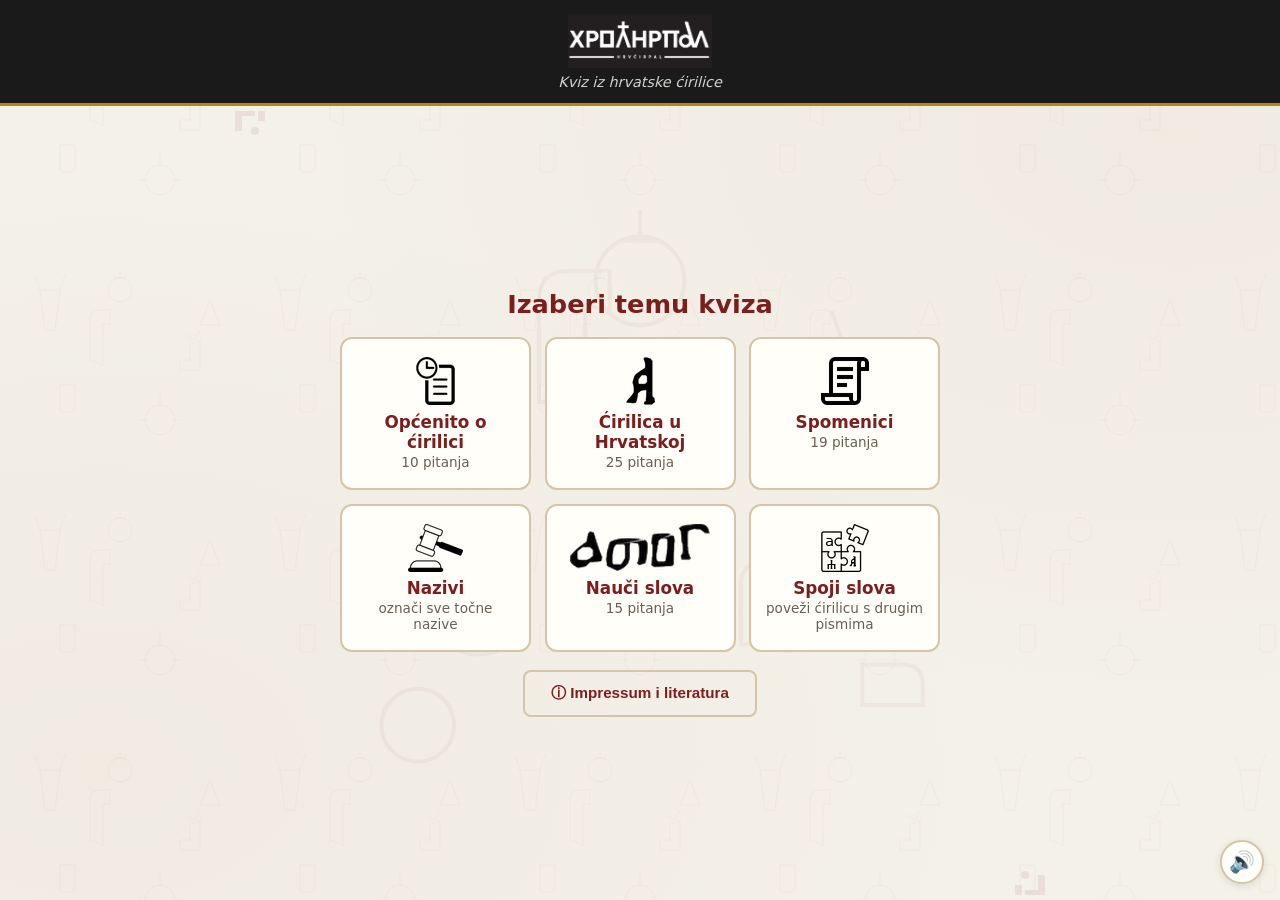
==== commit 0d80c910: "fix" ====
--- a/index.html
+++ b/index.html
@@ -22,10 +22,10 @@
     <h2>Izaberi temu kviza</h2>
     <div class="topic-grid">
       <div class="topic-card" onclick="startQuiz('opcenito')">
-        <img src="ikone/povijest.png" alt="Općenito o ćirilici" class="icon-img"><span class="label">Općenito o ćirilici</span><span class="info">14 pitanja</span>
+        <img src="ikone/povijest.png" alt="Općenito o ćirilici" class="icon-img"><span class="label">Općenito o ćirilici</span><span class="info">10 pitanja</span>
       </div>
       <div class="topic-card" onclick="startQuiz('povijest')">
-        <img src="ikone/grafija.png" alt="Ćirilica u Hrvatskoj" class="icon-img"><span class="label">Ćirilica u Hrvatskoj</span><span class="info">29 pitanja</span>
+        <img src="ikone/grafija.png" alt="Ćirilica u Hrvatskoj" class="icon-img"><span class="label">Ćirilica u Hrvatskoj</span><span class="info">25 pitanja</span>
       </div>
       <div class="topic-card" onclick="startQuiz('spomenici')">
         <img src="ikone/spomenici.png" alt="Spomenici" class="icon-img"><span class="label">Spomenici</span><span class="info">19 pitanja</span>
@@ -59,8 +59,8 @@
   <!-- MATCHING GAME -->
   <div id="matchingArea" class="quiz-area hidden">
     <div class="match-mode-bar" id="matchModeBar">
-      <button class="match-mode-btn active" data-mode="lat" onclick="setMatchMode('lat')">A ↔ Ć</button>
-      <button class="match-mode-btn" data-mode="gla" onclick="setMatchMode('gla')">Ⰰ ↔ Ć</button>
+      <button class="match-mode-btn active" data-mode="lat" onclick="setMatchMode('lat')">A ↔ <span class="mode-cyr">А</span></button>
+      <button class="match-mode-btn" data-mode="gla" onclick="setMatchMode('gla')">Ⰰ ↔ <span class="mode-cyr">А</span></button>
       <button class="match-mode-btn" data-mode="all" onclick="setMatchMode('all')">sve troje</button>
     </div>
     <div class="top-bar">
@@ -95,7 +95,6 @@
   <div id="namesArea" class="quiz-area hidden">
     <div id="namesCard" class="q-card topic-nazivi"><div class="inner"></div></div>
     <div class="controls">
-      <button class="next-btn show" id="namesSubmit" onclick="submitNames()">Potvrdi</button>
       <button class="back-btn" onclick="backToStart()">← natrag</button>
     </div>
   </div>
--- a/style.css
+++ b/style.css
@@ -119,9 +119,9 @@
 }
 .q-card.topic-povijest::after  { background-image: url("povelja-kulina-bana.jpg"); }
 .q-card.topic-abeceda::after   { background-image: url("humacka-ploca.jpg"); }
-.q-card.topic-spomenici::after { background-image: url("bosancica-abeceda.png"); }
+.q-card.topic-spomenici::after { background-image: url("slike/povelja-kulina-bana.jpg"); }
 .q-card.topic-opcenito::after  { background-image: url("slike/krepcanski-manastir.jpg"); }
-.q-card.topic-nazivi::after    { background-image: url("hvalov-zbornik.jpg"); }
+.q-card.topic-nazivi::after    { background-image: url("slike/truhelka.jpg"); }
 
 .q-card::before {
   content: ''; position: absolute; top: 0; left: 10%; right: 10%; height: 3px;
@@ -535,3 +535,7 @@
 .names-thumb { display: inline-block; vertical-align: middle; margin-left: .3rem; cursor: zoom-in; }
 .names-thumb img { height: 34px; width: 34px; object-fit: cover; border-radius: 50%; border: 1px solid var(--border); }
 .names-note { margin-top: .7rem; font-size: .92rem; color: var(--muted); line-height: 1.5; }
+.names-submit-wrap { text-align: center; margin-top: 1.2rem; }
+/* Glagoljica u igri spajanja: FSGLA mora nadjačati .match-tile .cyr i globalni Cirilica font */
+.match-tile .gla-font, .match-tile .cyr.gla-font, .drag-tile.gla, .drag-group .dg-gla, .lq-cell-gla { font-family: 'FSGLA', sans-serif !important; font-weight: 400; }
+.match-mode-btn .mode-cyr { font-family: 'Cirilica', serif; font-size: 1.15em; }
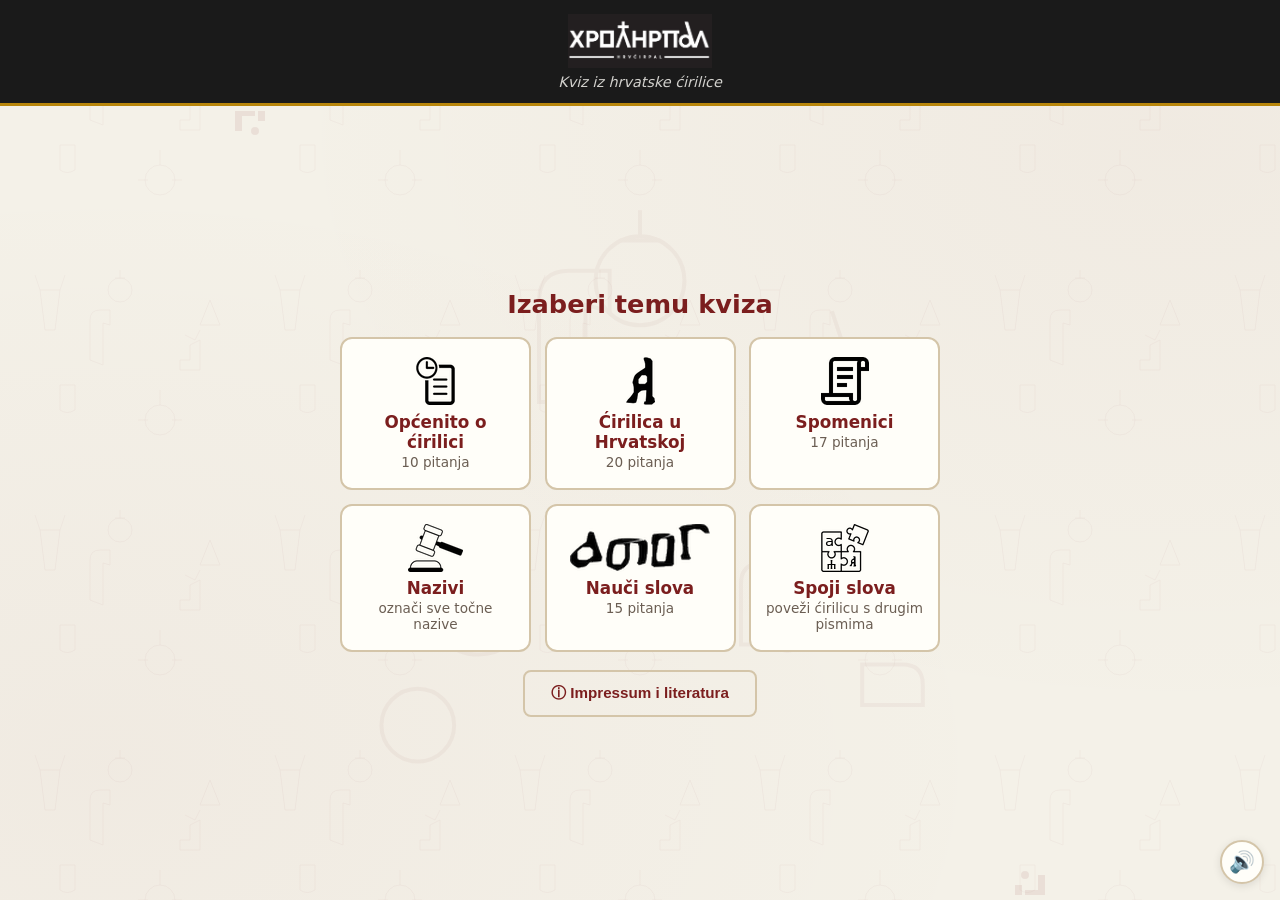
==== commit fe1db72c: "fix pitanja" ====
--- a/index.html
+++ b/index.html
@@ -25,10 +25,10 @@
         <img src="ikone/povijest.png" alt="Općenito o ćirilici" class="icon-img"><span class="label">Općenito o ćirilici</span><span class="info">10 pitanja</span>
       </div>
       <div class="topic-card" onclick="startQuiz('povijest')">
-        <img src="ikone/grafija.png" alt="Ćirilica u Hrvatskoj" class="icon-img"><span class="label">Ćirilica u Hrvatskoj</span><span class="info">25 pitanja</span>
+        <img src="ikone/grafija.png" alt="Ćirilica u Hrvatskoj" class="icon-img"><span class="label">Ćirilica u Hrvatskoj</span><span class="info">20 pitanja</span>
       </div>
       <div class="topic-card" onclick="startQuiz('spomenici')">
-        <img src="ikone/spomenici.png" alt="Spomenici" class="icon-img"><span class="label">Spomenici</span><span class="info">19 pitanja</span>
+        <img src="ikone/spomenici.png" alt="Spomenici" class="icon-img"><span class="label">Spomenici</span><span class="info">17 pitanja</span>
       </div>
       <div class="topic-card" onclick="startNames()">
         <img src="ikone/naziv.png" alt="Nazivi" class="icon-img"><span class="label">Nazivi</span><span class="info">označi sve točne nazive</span>
